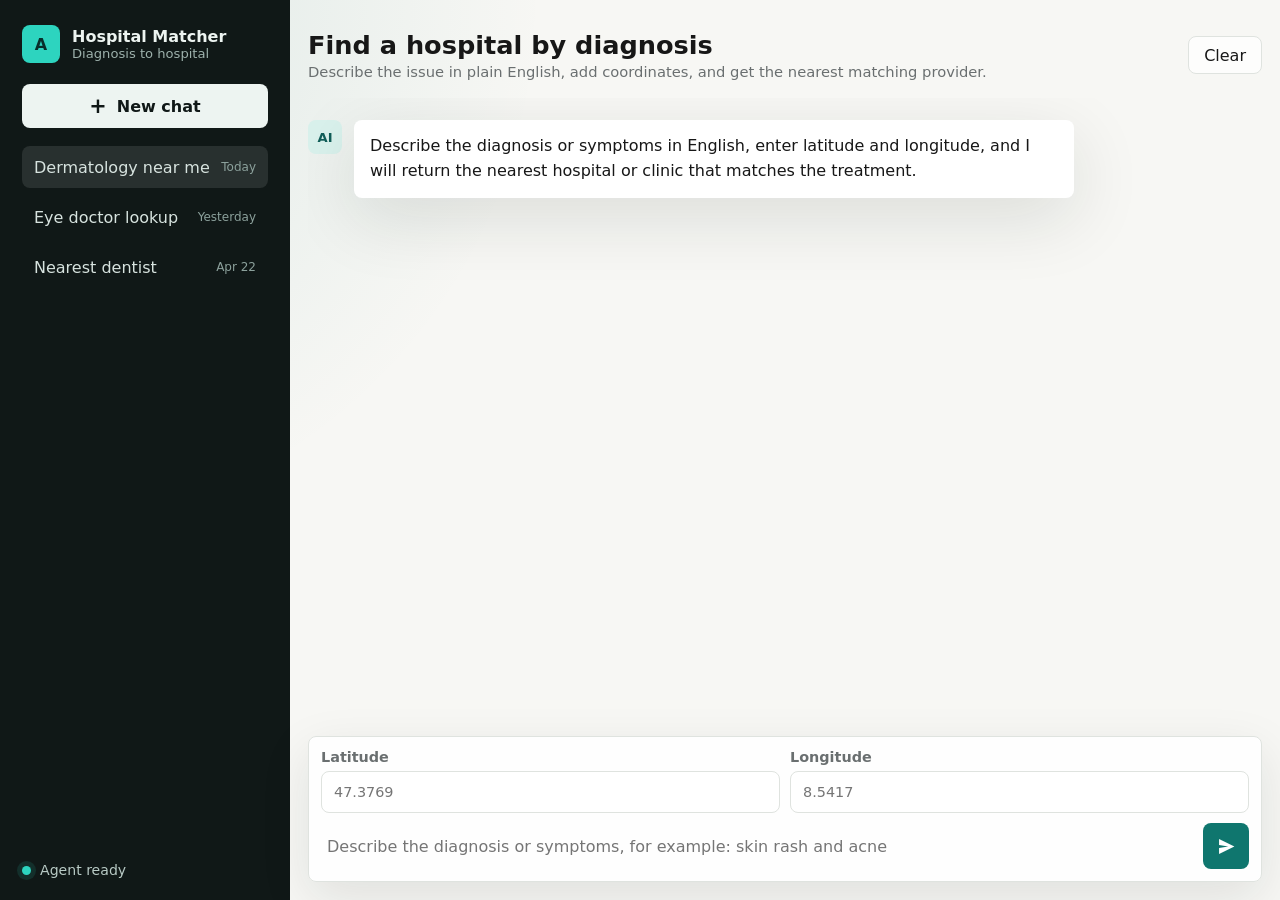
==== frontend/index.html @ 8f58f820 "minimal pipeline" ====
<!doctype html>
<html lang="en">
  <head>
    <meta charset="utf-8" />
    <meta name="viewport" content="width=device-width, initial-scale=1" />
    <title>Hospital Matcher</title>
    <link rel="stylesheet" href="./styles.css" />
  </head>
  <body>
    <div class="app-shell">
      <aside class="sidebar" aria-label="Conversation history">
        <div class="brand">
          <div class="brand-mark" aria-hidden="true">A</div>
          <div>
            <p class="brand-title">Hospital Matcher</p>
            <p class="brand-subtitle">Diagnosis to hospital</p>
          </div>
        </div>

        <button class="new-chat-button" type="button" id="newChatButton">
          <span aria-hidden="true">+</span>
          New chat
        </button>

        <nav class="history-list" aria-label="Recent chats">
          <button class="history-item active" type="button">
            <span>Dermatology near me</span>
            <small>Today</small>
          </button>
          <button class="history-item" type="button">
            <span>Eye doctor lookup</span>
            <small>Yesterday</small>
          </button>
          <button class="history-item" type="button">
            <span>Nearest dentist</span>
            <small>Apr 22</small>
          </button>
        </nav>

        <div class="sidebar-footer">
          <div class="status-dot" aria-hidden="true"></div>
          <span>Agent ready</span>
        </div>
      </aside>

      <main class="chat-panel">
        <header class="chat-header">
          <button class="icon-button menu-button" type="button" id="menuButton" aria-label="Toggle conversations">
            <span></span>
            <span></span>
            <span></span>
          </button>
          <div>
            <h1>Find a hospital by diagnosis</h1>
            <p>Describe the issue in plain English, add coordinates, and get the nearest matching provider.</p>
          </div>
          <button class="ghost-button" type="button" id="clearButton">Clear</button>
        </header>

        <section class="messages" id="messages" aria-live="polite" aria-label="Chat messages"></section>

        <form class="composer" id="chatForm">
          <div class="location-grid">
            <label class="field">
              <span>Latitude</span>
              <input id="latitudeInput" name="latitude" type="number" step="any" placeholder="47.3769" />
            </label>
            <label class="field">
              <span>Longitude</span>
              <input id="longitudeInput" name="longitude" type="number" step="any" placeholder="8.5417" />
            </label>
          </div>
          <label class="visually-hidden" for="promptInput">Message</label>
          <textarea
            id="promptInput"
            name="prompt"
            rows="1"
            placeholder="Describe the diagnosis or symptoms, for example: skin rash and acne"
            autocomplete="off"
          ></textarea>
          <button class="send-button" type="submit" id="sendButton" aria-label="Send message">
            <svg viewBox="0 0 24 24" aria-hidden="true">
              <path d="M3.5 20.5 21 12 3.5 3.5v6.8L14 12 3.5 13.7v6.8Z" />
            </svg>
          </button>
        </form>
      </main>
    </div>

    <script src="./script.js"></script>
  </body>
</html>
---- frontend/styles.css ----
:root {
  color-scheme: light;
  --bg: #f7f7f4;
  --panel: #ffffff;
  --panel-soft: #f0f4f1;
  --text: #171717;
  --muted: #6a6f70;
  --border: #dfe3df;
  --accent: #0f766e;
  --accent-strong: #115e59;
  --accent-soft: #d9f1ec;
  --assistant: #ffffff;
  --user: #14342f;
  --shadow: 0 20px 70px rgba(20, 32, 28, 0.12);
  font-family:
    Inter, ui-sans-serif, system-ui, -apple-system, BlinkMacSystemFont, "Segoe UI",
    sans-serif;
}

* {
  box-sizing: border-box;
}

html,
body {
  height: 100%;
}

body {
  margin: 0;
  background:
    radial-gradient(circle at top left, rgba(15, 118, 110, 0.12), transparent 34rem),
    var(--bg);
  color: var(--text);
}

button,
textarea,
input {
  font: inherit;
}

button {
  cursor: pointer;
}

.app-shell {
  display: grid;
  grid-template-columns: 290px minmax(0, 1fr);
  min-height: 100vh;
}

.sidebar {
  display: flex;
  flex-direction: column;
  gap: 18px;
  min-height: 100vh;
  padding: 22px;
  background: #101817;
  color: #edf4f1;
}

.brand {
  display: flex;
  align-items: center;
  gap: 12px;
  min-height: 44px;
}

.brand-mark {
  display: grid;
  place-items: center;
  width: 38px;
  height: 38px;
  border-radius: 8px;
  background: #2dd4bf;
  color: #082f2b;
  font-weight: 800;
}

.brand-title,
.brand-subtitle {
  margin: 0;
}

.brand-title {
  font-weight: 750;
}

.brand-subtitle {
  color: #9db1ac;
  font-size: 0.82rem;
}

.new-chat-button,
.history-item,
.ghost-button,
.send-button,
.icon-button {
  border: 0;
}

.new-chat-button {
  display: flex;
  align-items: center;
  justify-content: center;
  gap: 10px;
  width: 100%;
  min-height: 44px;
  border-radius: 8px;
  background: #edf4f1;
  color: #101817;
  font-weight: 700;
}

.new-chat-button span {
  font-size: 1.3rem;
  line-height: 1;
}

.history-list {
  display: grid;
  gap: 8px;
}

.history-item {
  display: grid;
  grid-template-columns: minmax(0, 1fr) auto;
  align-items: center;
  gap: 10px;
  width: 100%;
  min-height: 42px;
  padding: 10px 12px;
  border-radius: 8px;
  background: transparent;
  color: #d7e3df;
  text-align: left;
}

.history-item span {
  overflow: hidden;
  text-overflow: ellipsis;
  white-space: nowrap;
}

.history-item small {
  color: #8ca19c;
  font-size: 0.75rem;
}

.history-item.active,
.history-item:hover {
  background: rgba(255, 255, 255, 0.1);
}

.sidebar-footer {
  display: flex;
  align-items: center;
  gap: 9px;
  margin-top: auto;
  color: #b8cac5;
  font-size: 0.88rem;
}

.status-dot {
  width: 9px;
  height: 9px;
  border-radius: 50%;
  background: #2dd4bf;
  box-shadow: 0 0 0 5px rgba(45, 212, 191, 0.12);
}

.chat-panel {
  display: grid;
  grid-template-rows: auto minmax(0, 1fr) auto;
  min-width: 0;
  min-height: 100vh;
  padding: 18px;
}

.chat-header {
  display: flex;
  align-items: center;
  gap: 14px;
  width: min(980px, 100%);
  margin: 0 auto;
  padding: 12px 0 18px;
}

.chat-header h1,
.chat-header p {
  margin: 0;
}

.chat-header h1 {
  font-size: clamp(1.25rem, 2vw, 1.7rem);
  letter-spacing: 0;
}

.chat-header p {
  margin-top: 3px;
  color: var(--muted);
  font-size: 0.92rem;
}

.ghost-button {
  min-height: 38px;
  margin-left: auto;
  padding: 0 15px;
  border: 1px solid var(--border);
  border-radius: 8px;
  background: rgba(255, 255, 255, 0.75);
  color: var(--text);
}

.menu-button {
  display: none;
  flex: 0 0 auto;
  width: 40px;
  height: 40px;
  border-radius: 8px;
  background: var(--panel);
  box-shadow: inset 0 0 0 1px var(--border);
}

.menu-button span {
  display: block;
  width: 18px;
  height: 2px;
  margin: 4px auto;
  border-radius: 99px;
  background: var(--text);
}

.messages {
  display: flex;
  flex-direction: column;
  gap: 18px;
  width: min(980px, 100%);
  min-height: 0;
  margin: 0 auto;
  padding: 22px 0 18px;
  overflow-y: auto;
  scroll-behavior: smooth;
}

.message-row {
  display: flex;
  align-items: flex-start;
  gap: 12px;
}

.message-row.user {
  justify-content: flex-end;
}

.avatar {
  display: grid;
  flex: 0 0 auto;
  place-items: center;
  width: 34px;
  height: 34px;
  border-radius: 8px;
  background: var(--accent-soft);
  color: var(--accent-strong);
  font-size: 0.82rem;
  font-weight: 800;
}

.message {
  max-width: min(720px, 82%);
  padding: 14px 16px;
  border-radius: 8px;
  background: var(--assistant);
  box-shadow: var(--shadow);
  line-height: 1.55;
}

.message-row.user .message {
  background: var(--user);
  color: #f8fffc;
  box-shadow: none;
}

.message p {
  margin: 0;
  white-space: pre-wrap;
  overflow-wrap: anywhere;
}

.typing {
  display: inline-flex;
  align-items: center;
  gap: 5px;
  height: 20px;
}

.typing span {
  width: 6px;
  height: 6px;
  border-radius: 50%;
  background: var(--accent);
  animation: blink 1s infinite ease-in-out;
}

.typing span:nth-child(2) {
  animation-delay: 0.15s;
}

.typing span:nth-child(3) {
  animation-delay: 0.3s;
}

.composer {
  display: grid;
  grid-template-columns: minmax(0, 1fr) 46px;
  grid-template-areas:
    "location location"
    "prompt send";
  align-items: end;
  gap: 10px;
  width: min(980px, 100%);
  margin: 0 auto;
  padding: 12px;
  border: 1px solid var(--border);
  border-radius: 8px;
  background: rgba(255, 255, 255, 0.9);
  box-shadow: 0 16px 50px rgba(20, 32, 28, 0.1);
}

.location-grid {
  grid-area: location;
  display: grid;
  grid-template-columns: repeat(2, minmax(0, 1fr));
  gap: 10px;
}

.field {
  display: grid;
  gap: 6px;
  font-size: 0.9rem;
  color: var(--muted);
}

.field span {
  font-weight: 600;
}

textarea {
  grid-area: prompt;
  width: 100%;
  max-height: 180px;
  min-height: 46px;
  resize: none;
  border: 0;
  outline: 0;
  background: transparent;
  color: var(--text);
  line-height: 1.45;
  padding: 12px 4px 10px 6px;
}

.field input {
  width: 100%;
  min-height: 42px;
  padding: 0 12px;
  border: 1px solid var(--border);
  border-radius: 8px;
  background: var(--panel);
  color: var(--text);
}

.send-button {
  grid-area: send;
  display: grid;
  place-items: center;
  width: 46px;
  height: 46px;
  border-radius: 8px;
  background: var(--accent);
  color: white;
}

.send-button:disabled {
  cursor: not-allowed;
  opacity: 0.55;
}

.send-button svg {
  width: 21px;
  height: 21px;
  fill: currentColor;
}

.visually-hidden {
  position: absolute;
  width: 1px;
  height: 1px;
  padding: 0;
  overflow: hidden;
  clip: rect(0, 0, 0, 0);
  white-space: nowrap;
  border: 0;
}

@keyframes blink {
  0%,
  80%,
  100% {
    opacity: 0.28;
    transform: translateY(0);
  }
  40% {
    opacity: 1;
    transform: translateY(-3px);
  }
}

@media (max-width: 780px) {
  .app-shell {
    display: block;
  }

  .sidebar {
    position: fixed;
    inset: 0 auto 0 0;
    z-index: 20;
    width: min(320px, 86vw);
    transform: translateX(-100%);
    transition: transform 180ms ease;
  }

  body.sidebar-open .sidebar {
    transform: translateX(0);
  }

  .chat-panel {
    padding: 12px;
  }

  .chat-header {
    padding-top: 4px;
  }

  .menu-button {
    display: block;
  }

  .chat-header p {
    display: none;
  }

  .messages {
    padding-top: 12px;
  }

  .message {
    max-width: 86%;
  }

  .location-grid {
    grid-template-columns: 1fr;
  }
}
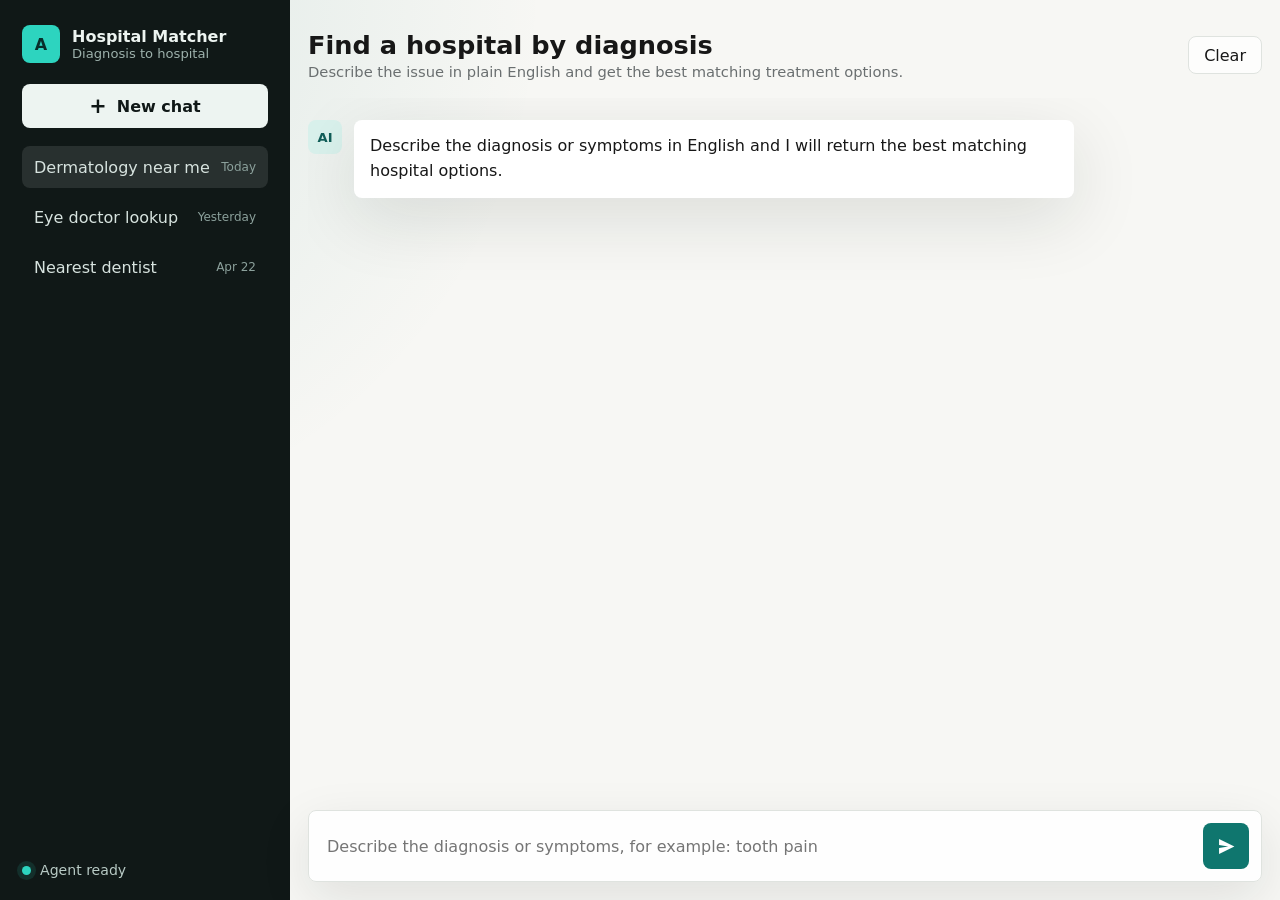
==== commit cb5ef13b: "compatibility_changes" ====
--- a/frontend/index.html
+++ b/frontend/index.html
@@ -52,7 +52,7 @@
           </button>
           <div>
             <h1>Find a hospital by diagnosis</h1>
-            <p>Describe the issue in plain English, add coordinates, and get the nearest matching provider.</p>
+            <p>Describe the issue in plain English and get the best matching treatment options.</p>
           </div>
           <button class="ghost-button" type="button" id="clearButton">Clear</button>
         </header>
@@ -60,22 +60,12 @@
         <section class="messages" id="messages" aria-live="polite" aria-label="Chat messages"></section>
 
         <form class="composer" id="chatForm">
-          <div class="location-grid">
-            <label class="field">
-              <span>Latitude</span>
-              <input id="latitudeInput" name="latitude" type="number" step="any" placeholder="47.3769" />
-            </label>
-            <label class="field">
-              <span>Longitude</span>
-              <input id="longitudeInput" name="longitude" type="number" step="any" placeholder="8.5417" />
-            </label>
-          </div>
           <label class="visually-hidden" for="promptInput">Message</label>
           <textarea
             id="promptInput"
             name="prompt"
             rows="1"
-            placeholder="Describe the diagnosis or symptoms, for example: skin rash and acne"
+            placeholder="Describe the diagnosis or symptoms, for example: tooth pain"
             autocomplete="off"
           ></textarea>
           <button class="send-button" type="submit" id="sendButton" aria-label="Send message">
--- a/frontend/styles.css
+++ b/frontend/styles.css
@@ -314,9 +314,7 @@
 .composer {
   display: grid;
   grid-template-columns: minmax(0, 1fr) 46px;
-  grid-template-areas:
-    "location location"
-    "prompt send";
+  grid-template-areas: "prompt send";
   align-items: end;
   gap: 10px;
   width: min(980px, 100%);
@@ -326,24 +324,6 @@
   border-radius: 8px;
   background: rgba(255, 255, 255, 0.9);
   box-shadow: 0 16px 50px rgba(20, 32, 28, 0.1);
-}
-
-.location-grid {
-  grid-area: location;
-  display: grid;
-  grid-template-columns: repeat(2, minmax(0, 1fr));
-  gap: 10px;
-}
-
-.field {
-  display: grid;
-  gap: 6px;
-  font-size: 0.9rem;
-  color: var(--muted);
-}
-
-.field span {
-  font-weight: 600;
 }
 
 textarea {
@@ -360,16 +340,6 @@
   padding: 12px 4px 10px 6px;
 }
 
-.field input {
-  width: 100%;
-  min-height: 42px;
-  padding: 0 12px;
-  border: 1px solid var(--border);
-  border-radius: 8px;
-  background: var(--panel);
-  color: var(--text);
-}
-
 .send-button {
   grid-area: send;
   display: grid;
@@ -457,8 +427,4 @@
   .message {
     max-width: 86%;
   }
-
-  .location-grid {
-    grid-template-columns: 1fr;
-  }
-}
+}
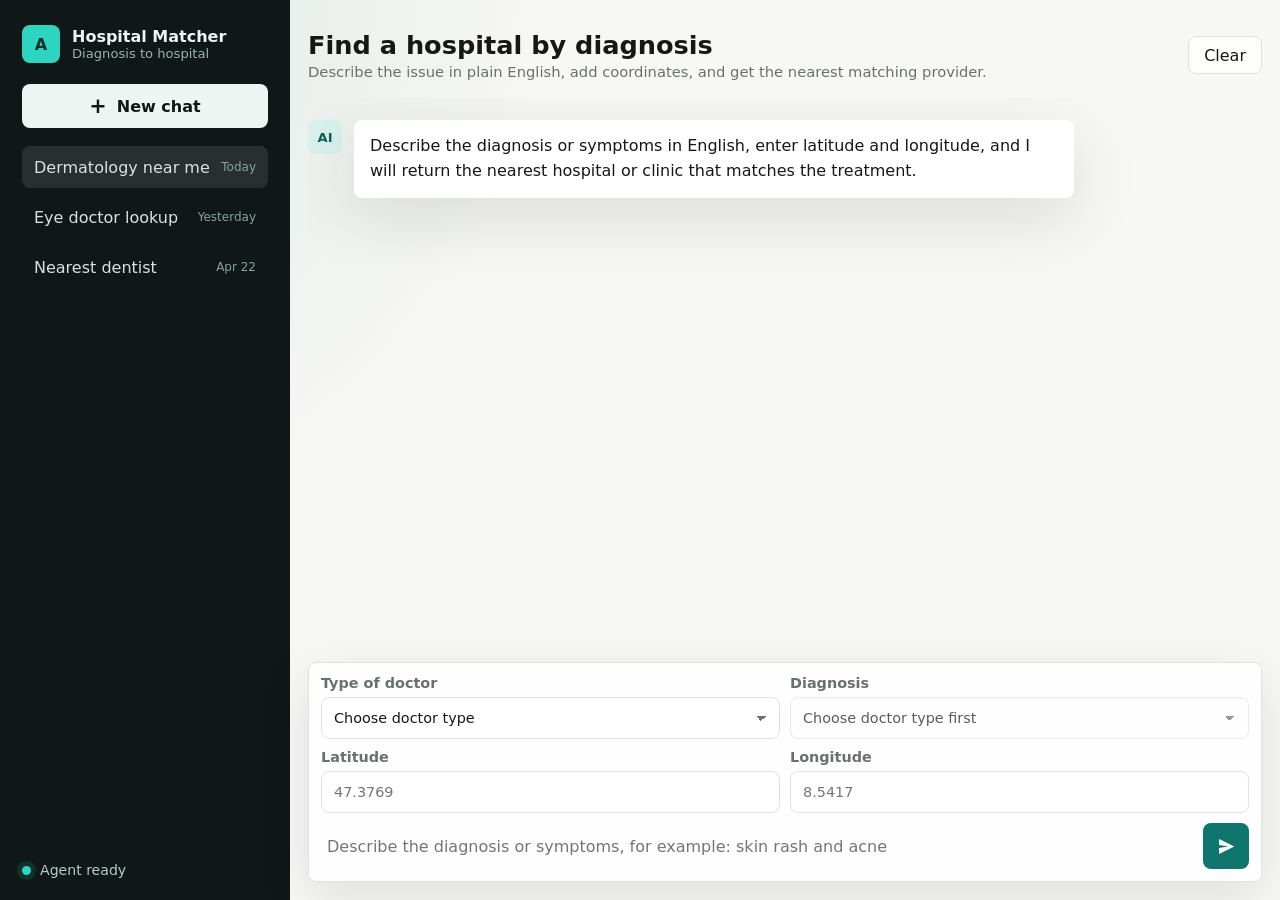
==== commit 0fbe5ed8: "user can input and is stored as .json file when running pipeline.py script" ====
--- a/frontend/index.html
+++ b/frontend/index.html
@@ -52,7 +52,7 @@
           </button>
           <div>
             <h1>Find a hospital by diagnosis</h1>
-            <p>Describe the issue in plain English and get the best matching treatment options.</p>
+            <p>Describe the issue in plain English, add coordinates, and get the nearest matching provider.</p>
           </div>
           <button class="ghost-button" type="button" id="clearButton">Clear</button>
         </header>
@@ -60,12 +60,42 @@
         <section class="messages" id="messages" aria-live="polite" aria-label="Chat messages"></section>
 
         <form class="composer" id="chatForm">
+          <div class="selection-grid">
+            <label class="field">
+              <span>Type of doctor</span>
+              <select id="doctorTypeInput" name="doctor_type" required>
+                <option value="">Choose doctor type</option>
+                <option>Primary Care</option>
+                <option>Specialists</option>
+                <option>Dentistry</option>
+                <option>Acute and Special Care</option>
+                <option>Therapy-related Health Professions</option>
+                <option>Other</option>
+              </select>
+            </label>
+            <label class="field">
+              <span>Diagnosis</span>
+              <select id="diagnosisInput" name="diagnosis" required disabled>
+                <option value="">Choose doctor type first</option>
+              </select>
+            </label>
+          </div>
+          <div class="location-grid">
+            <label class="field">
+              <span>Latitude</span>
+              <input id="latitudeInput" name="latitude" type="number" step="any" placeholder="47.3769" />
+            </label>
+            <label class="field">
+              <span>Longitude</span>
+              <input id="longitudeInput" name="longitude" type="number" step="any" placeholder="8.5417" />
+            </label>
+          </div>
           <label class="visually-hidden" for="promptInput">Message</label>
           <textarea
             id="promptInput"
             name="prompt"
             rows="1"
-            placeholder="Describe the diagnosis or symptoms, for example: tooth pain"
+            placeholder="Describe the diagnosis or symptoms, for example: skin rash and acne"
             autocomplete="off"
           ></textarea>
           <button class="send-button" type="submit" id="sendButton" aria-label="Send message">
--- a/frontend/styles.css
+++ b/frontend/styles.css
@@ -36,7 +36,8 @@
 
 button,
 textarea,
-input {
+input,
+select {
   font: inherit;
 }
 
@@ -314,7 +315,10 @@
 .composer {
   display: grid;
   grid-template-columns: minmax(0, 1fr) 46px;
-  grid-template-areas: "prompt send";
+  grid-template-areas:
+    "selection selection"
+    "location location"
+    "prompt send";
   align-items: end;
   gap: 10px;
   width: min(980px, 100%);
@@ -324,6 +328,32 @@
   border-radius: 8px;
   background: rgba(255, 255, 255, 0.9);
   box-shadow: 0 16px 50px rgba(20, 32, 28, 0.1);
+}
+
+.location-grid {
+  grid-area: location;
+}
+
+.selection-grid {
+  grid-area: selection;
+}
+
+.location-grid,
+.selection-grid {
+  display: grid;
+  grid-template-columns: repeat(2, minmax(0, 1fr));
+  gap: 10px;
+}
+
+.field {
+  display: grid;
+  gap: 6px;
+  font-size: 0.9rem;
+  color: var(--muted);
+}
+
+.field span {
+  font-weight: 600;
 }
 
 textarea {
@@ -340,6 +370,32 @@
   padding: 12px 4px 10px 6px;
 }
 
+.field input,
+.field select {
+  width: 100%;
+  min-height: 42px;
+  padding: 0 12px;
+  border: 1px solid var(--border);
+  border-radius: 8px;
+  background: var(--panel);
+  color: var(--text);
+}
+
+.field select {
+  appearance: none;
+  background-image:
+    linear-gradient(45deg, transparent 50%, var(--muted) 50%),
+    linear-gradient(135deg, var(--muted) 50%, transparent 50%);
+  background-position:
+    calc(100% - 18px) 18px,
+    calc(100% - 13px) 18px;
+  background-size:
+    5px 5px,
+    5px 5px;
+  background-repeat: no-repeat;
+  padding-right: 34px;
+}
+
 .send-button {
   grid-area: send;
   display: grid;
@@ -427,4 +483,9 @@
   .message {
     max-width: 86%;
   }
-}
+
+  .location-grid,
+  .selection-grid {
+    grid-template-columns: 1fr;
+  }
+}
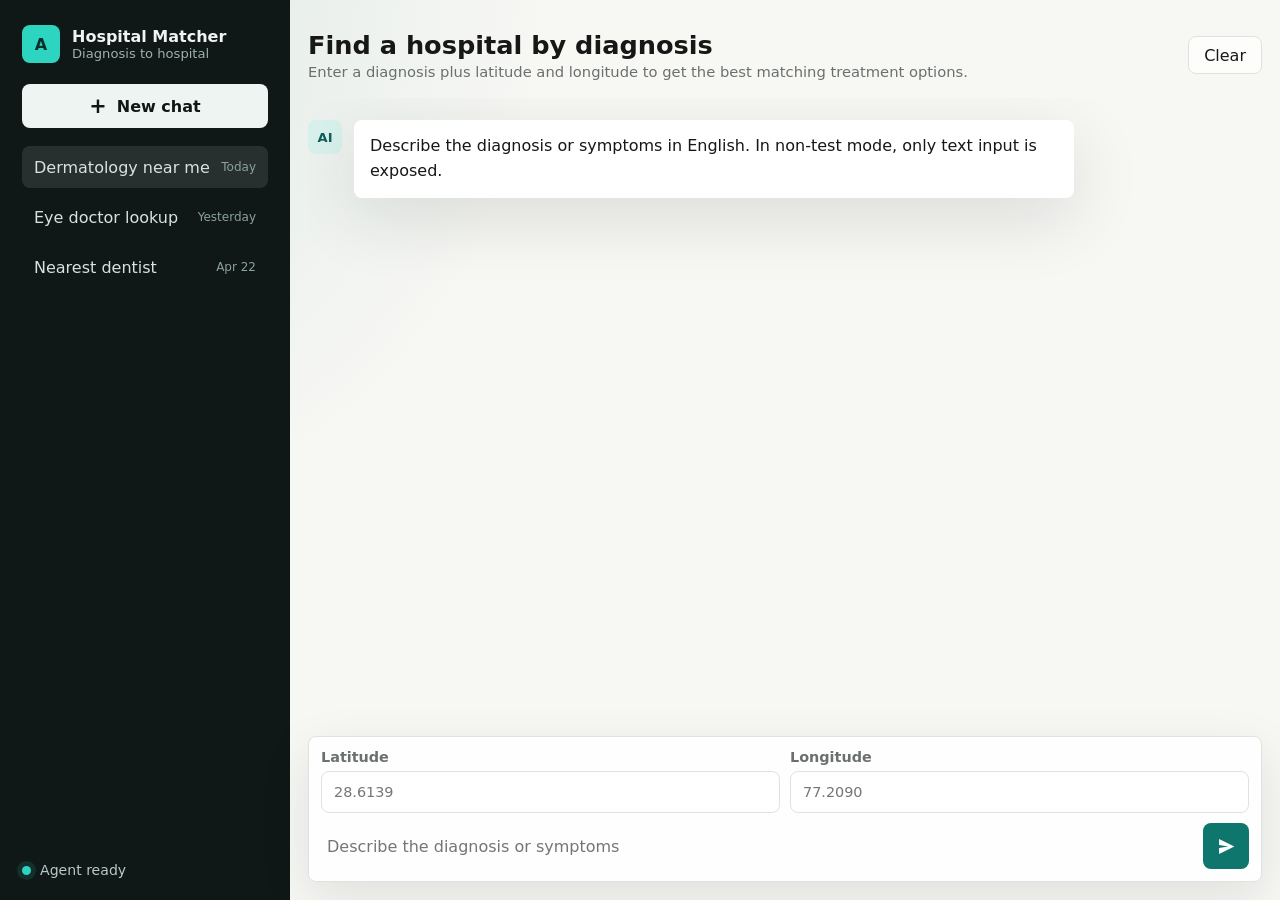
==== commit 1ccdc5b5: "MPC pipeline" ====
--- a/frontend/index.html
+++ b/frontend/index.html
@@ -52,7 +52,7 @@
           </button>
           <div>
             <h1>Find a hospital by diagnosis</h1>
-            <p>Describe the issue in plain English, add coordinates, and get the nearest matching provider.</p>
+            <p>Enter a diagnosis plus latitude and longitude to get the best matching treatment options.</p>
           </div>
           <button class="ghost-button" type="button" id="clearButton">Clear</button>
         </header>
@@ -60,34 +60,14 @@
         <section class="messages" id="messages" aria-live="polite" aria-label="Chat messages"></section>
 
         <form class="composer" id="chatForm">
-          <div class="selection-grid">
-            <label class="field">
-              <span>Type of doctor</span>
-              <select id="doctorTypeInput" name="doctor_type" required>
-                <option value="">Choose doctor type</option>
-                <option>Primary Care</option>
-                <option>Specialists</option>
-                <option>Dentistry</option>
-                <option>Acute and Special Care</option>
-                <option>Therapy-related Health Professions</option>
-                <option>Other</option>
-              </select>
-            </label>
-            <label class="field">
-              <span>Diagnosis</span>
-              <select id="diagnosisInput" name="diagnosis" required disabled>
-                <option value="">Choose doctor type first</option>
-              </select>
-            </label>
-          </div>
-          <div class="location-grid">
+          <div class="location-grid" id="locationGrid">
             <label class="field">
               <span>Latitude</span>
-              <input id="latitudeInput" name="latitude" type="number" step="any" placeholder="47.3769" />
+              <input id="latitudeInput" name="latitude" type="number" step="any" placeholder="28.6139" />
             </label>
             <label class="field">
               <span>Longitude</span>
-              <input id="longitudeInput" name="longitude" type="number" step="any" placeholder="8.5417" />
+              <input id="longitudeInput" name="longitude" type="number" step="any" placeholder="77.2090" />
             </label>
           </div>
           <label class="visually-hidden" for="promptInput">Message</label>
@@ -95,7 +75,7 @@
             id="promptInput"
             name="prompt"
             rows="1"
-            placeholder="Describe the diagnosis or symptoms, for example: skin rash and acne"
+            placeholder="Describe the diagnosis or symptoms, for example: tooth pain"
             autocomplete="off"
           ></textarea>
           <button class="send-button" type="submit" id="sendButton" aria-label="Send message">
--- a/frontend/styles.css
+++ b/frontend/styles.css
@@ -36,8 +36,7 @@
 
 button,
 textarea,
-input,
-select {
+input {
   font: inherit;
 }
 
@@ -316,7 +315,6 @@
   display: grid;
   grid-template-columns: minmax(0, 1fr) 46px;
   grid-template-areas:
-    "selection selection"
     "location location"
     "prompt send";
   align-items: end;
@@ -332,14 +330,6 @@
 
 .location-grid {
   grid-area: location;
-}
-
-.selection-grid {
-  grid-area: selection;
-}
-
-.location-grid,
-.selection-grid {
   display: grid;
   grid-template-columns: repeat(2, minmax(0, 1fr));
   gap: 10px;
@@ -370,8 +360,7 @@
   padding: 12px 4px 10px 6px;
 }
 
-.field input,
-.field select {
+.field input {
   width: 100%;
   min-height: 42px;
   padding: 0 12px;
@@ -379,21 +368,6 @@
   border-radius: 8px;
   background: var(--panel);
   color: var(--text);
-}
-
-.field select {
-  appearance: none;
-  background-image:
-    linear-gradient(45deg, transparent 50%, var(--muted) 50%),
-    linear-gradient(135deg, var(--muted) 50%, transparent 50%);
-  background-position:
-    calc(100% - 18px) 18px,
-    calc(100% - 13px) 18px;
-  background-size:
-    5px 5px,
-    5px 5px;
-  background-repeat: no-repeat;
-  padding-right: 34px;
 }
 
 .send-button {
@@ -484,8 +458,7 @@
     max-width: 86%;
   }
 
-  .location-grid,
-  .selection-grid {
+  .location-grid {
     grid-template-columns: 1fr;
   }
 }
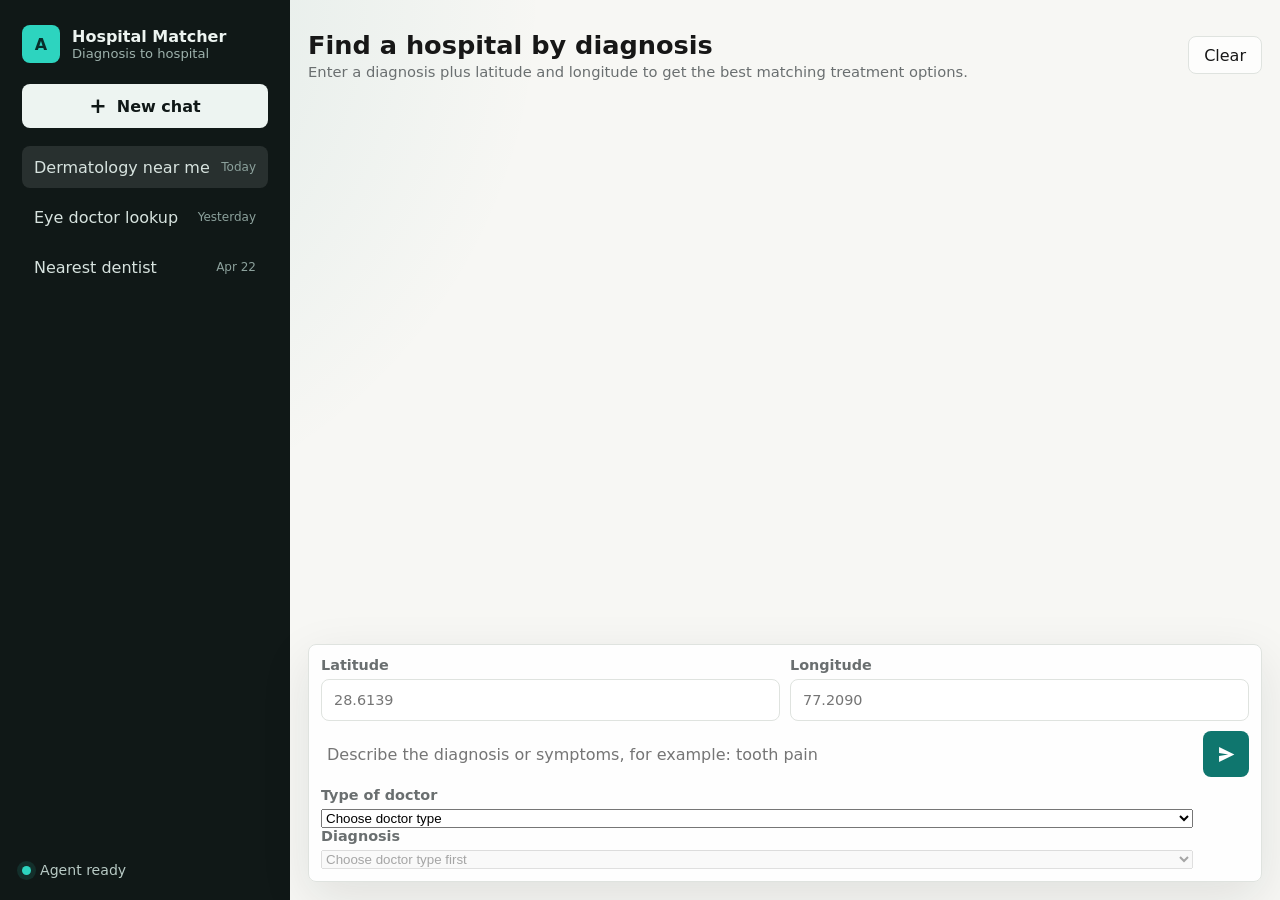
==== commit 2c5e314d: "fixed conflict" ====
--- a/frontend/index.html
+++ b/frontend/index.html
@@ -60,7 +60,27 @@
         <section class="messages" id="messages" aria-live="polite" aria-label="Chat messages"></section>
 
         <form class="composer" id="chatForm">
-          <div class="location-grid" id="locationGrid">
+          <div class="selection-grid">
+            <label class="field">
+              <span>Type of doctor</span>
+              <select id="doctorTypeInput" name="doctor_type" required>
+                <option value="">Choose doctor type</option>
+                <option>Primary Care</option>
+                <option>Specialists</option>
+                <option>Dentistry</option>
+                <option>Acute and Special Care</option>
+                <option>Therapy-related Health Professions</option>
+                <option>Other</option>
+              </select>
+            </label>
+            <label class="field">
+              <span>Diagnosis</span>
+              <select id="diagnosisInput" name="diagnosis" required disabled>
+                <option value="">Choose doctor type first</option>
+              </select>
+            </label>
+          </div>
+          <div class="location-grid">
             <label class="field">
               <span>Latitude</span>
               <input id="latitudeInput" name="latitude" type="number" step="any" placeholder="28.6139" />
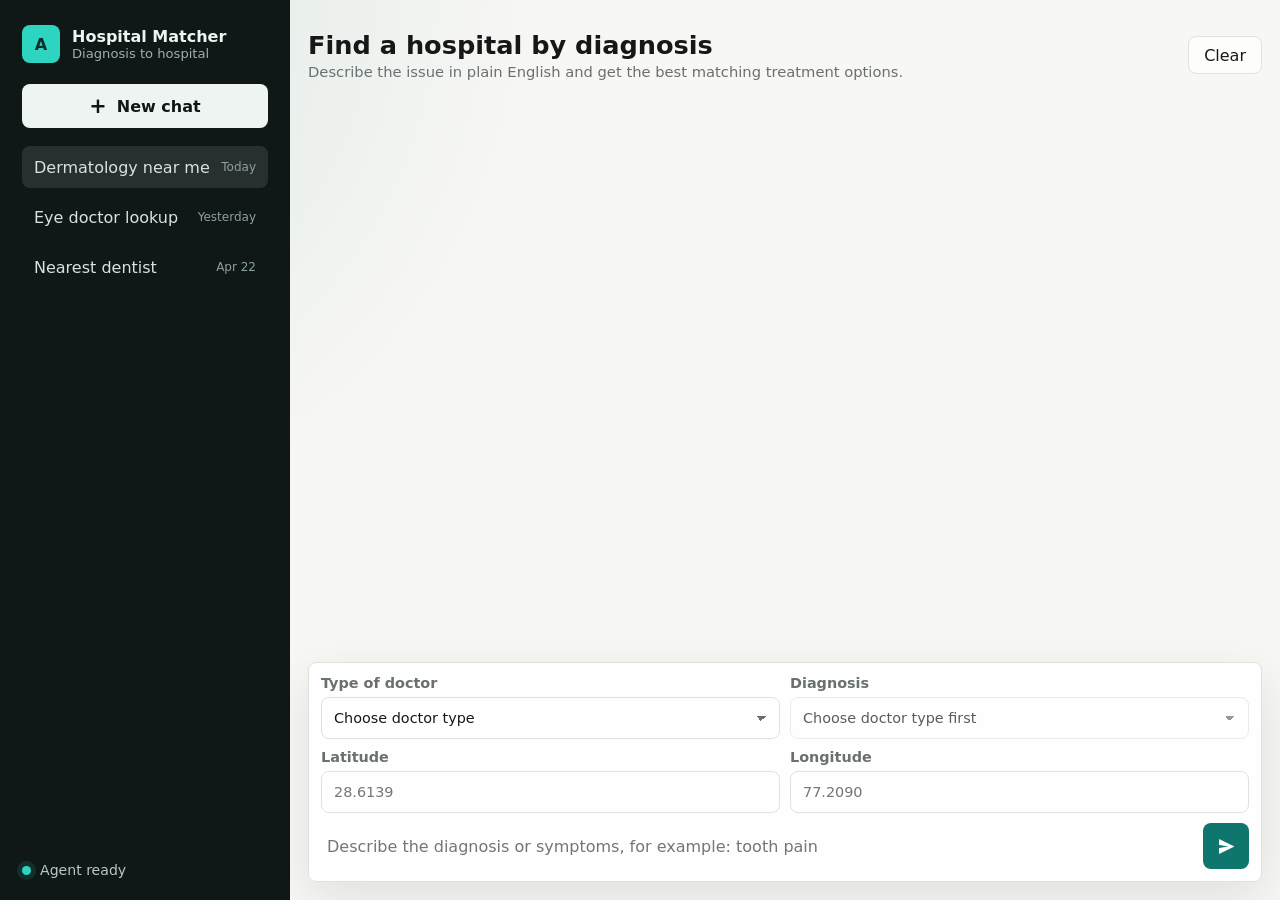
==== commit 84bcb8b0: "hallo maurus2" ====
--- a/frontend/index.html
+++ b/frontend/index.html
@@ -52,7 +52,7 @@
           </button>
           <div>
             <h1>Find a hospital by diagnosis</h1>
-            <p>Enter a diagnosis plus latitude and longitude to get the best matching treatment options.</p>
+            <p>Describe the issue in plain English and get the best matching treatment options.</p>
           </div>
           <button class="ghost-button" type="button" id="clearButton">Clear</button>
         </header>
--- a/frontend/styles.css
+++ b/frontend/styles.css
@@ -36,7 +36,8 @@
 
 button,
 textarea,
-input {
+input,
+select {
   font: inherit;
 }
 
@@ -315,6 +316,7 @@
   display: grid;
   grid-template-columns: minmax(0, 1fr) 46px;
   grid-template-areas:
+    "selection selection"
     "location location"
     "prompt send";
   align-items: end;
@@ -330,6 +332,14 @@
 
 .location-grid {
   grid-area: location;
+}
+
+.selection-grid {
+  grid-area: selection;
+}
+
+.location-grid,
+.selection-grid {
   display: grid;
   grid-template-columns: repeat(2, minmax(0, 1fr));
   gap: 10px;
@@ -360,7 +370,8 @@
   padding: 12px 4px 10px 6px;
 }
 
-.field input {
+.field input,
+.field select {
   width: 100%;
   min-height: 42px;
   padding: 0 12px;
@@ -368,6 +379,21 @@
   border-radius: 8px;
   background: var(--panel);
   color: var(--text);
+}
+
+.field select {
+  appearance: none;
+  background-image:
+    linear-gradient(45deg, transparent 50%, var(--muted) 50%),
+    linear-gradient(135deg, var(--muted) 50%, transparent 50%);
+  background-position:
+    calc(100% - 18px) 18px,
+    calc(100% - 13px) 18px;
+  background-size:
+    5px 5px,
+    5px 5px;
+  background-repeat: no-repeat;
+  padding-right: 34px;
 }
 
 .send-button {
@@ -458,7 +484,8 @@
     max-width: 86%;
   }
 
-  .location-grid {
+  .location-grid,
+  .selection-grid {
     grid-template-columns: 1fr;
   }
 }
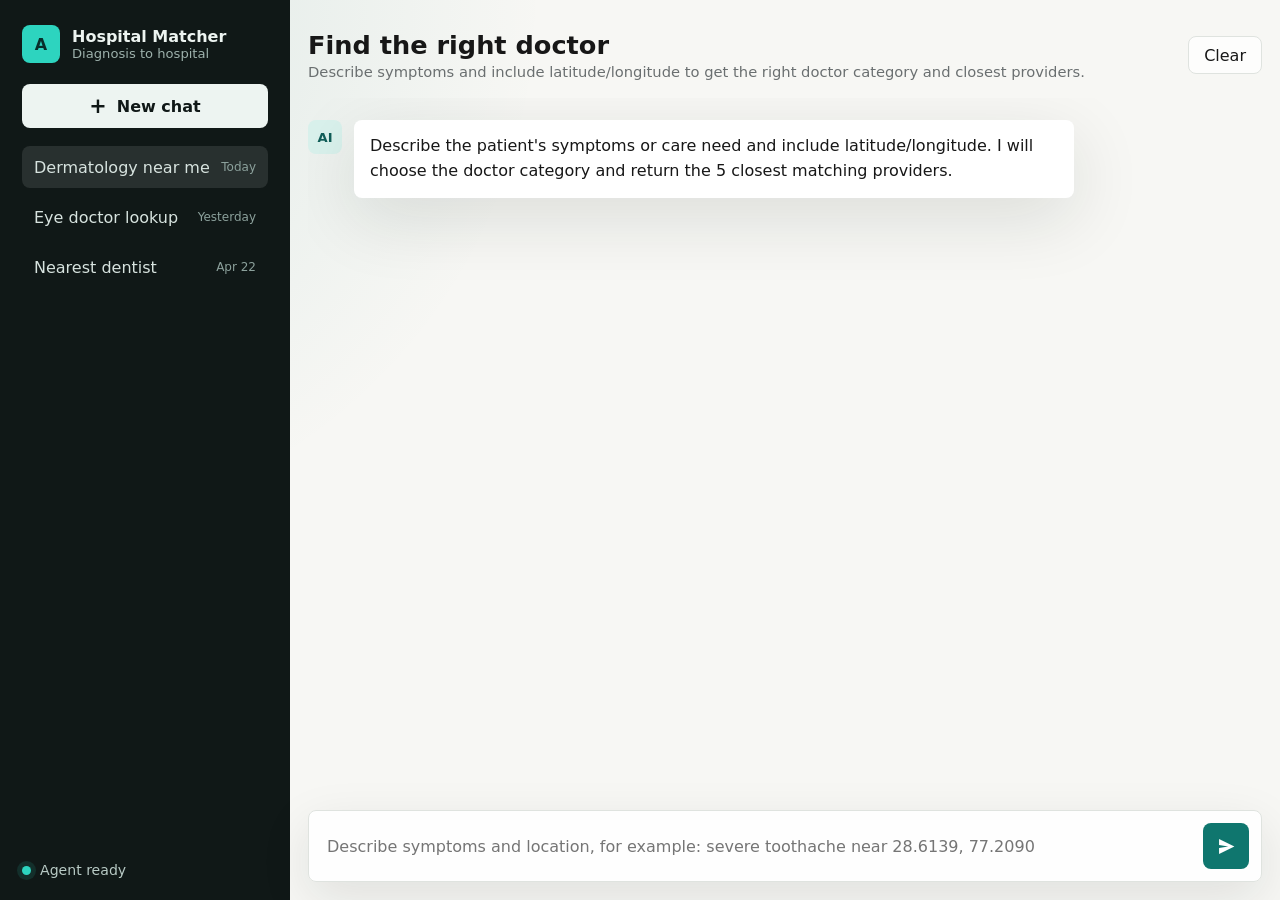
==== commit 0b4e7c1e: "Add LLM doctor routing with geocoding" ====
--- a/frontend/index.html
+++ b/frontend/index.html
@@ -39,7 +39,7 @@
 
         <div class="sidebar-footer">
           <div class="status-dot" aria-hidden="true"></div>
-          <span>Agent ready</span>
+          <span id="agentStatus">Agent ready</span>
         </div>
       </aside>
 
@@ -51,8 +51,8 @@
             <span></span>
           </button>
           <div>
-            <h1>Find a hospital by diagnosis</h1>
-            <p>Describe the issue in plain English and get the best matching treatment options.</p>
+            <h1>Find the right doctor</h1>
+            <p>Describe symptoms and include latitude/longitude to get the right doctor category and closest providers.</p>
           </div>
           <button class="ghost-button" type="button" id="clearButton">Clear</button>
         </header>
@@ -60,42 +60,12 @@
         <section class="messages" id="messages" aria-live="polite" aria-label="Chat messages"></section>
 
         <form class="composer" id="chatForm">
-          <div class="selection-grid">
-            <label class="field">
-              <span>Type of doctor</span>
-              <select id="doctorTypeInput" name="doctor_type" required>
-                <option value="">Choose doctor type</option>
-                <option>Primary Care</option>
-                <option>Specialists</option>
-                <option>Dentistry</option>
-                <option>Acute and Special Care</option>
-                <option>Therapy-related Health Professions</option>
-                <option>Other</option>
-              </select>
-            </label>
-            <label class="field">
-              <span>Diagnosis</span>
-              <select id="diagnosisInput" name="diagnosis" required disabled>
-                <option value="">Choose doctor type first</option>
-              </select>
-            </label>
-          </div>
-          <div class="location-grid">
-            <label class="field">
-              <span>Latitude</span>
-              <input id="latitudeInput" name="latitude" type="number" step="any" placeholder="28.6139" />
-            </label>
-            <label class="field">
-              <span>Longitude</span>
-              <input id="longitudeInput" name="longitude" type="number" step="any" placeholder="77.2090" />
-            </label>
-          </div>
           <label class="visually-hidden" for="promptInput">Message</label>
           <textarea
             id="promptInput"
             name="prompt"
             rows="1"
-            placeholder="Describe the diagnosis or symptoms, for example: tooth pain"
+            placeholder="Describe symptoms and location, for example: severe toothache near 28.6139, 77.2090"
             autocomplete="off"
           ></textarea>
           <button class="send-button" type="submit" id="sendButton" aria-label="Send message">
--- a/frontend/styles.css
+++ b/frontend/styles.css
@@ -36,8 +36,7 @@
 
 button,
 textarea,
-input,
-select {
+input {
   font: inherit;
 }
 
@@ -315,10 +314,7 @@
 .composer {
   display: grid;
   grid-template-columns: minmax(0, 1fr) 46px;
-  grid-template-areas:
-    "selection selection"
-    "location location"
-    "prompt send";
+  grid-template-areas: "prompt send";
   align-items: end;
   gap: 10px;
   width: min(980px, 100%);
@@ -328,21 +324,6 @@
   border-radius: 8px;
   background: rgba(255, 255, 255, 0.9);
   box-shadow: 0 16px 50px rgba(20, 32, 28, 0.1);
-}
-
-.location-grid {
-  grid-area: location;
-}
-
-.selection-grid {
-  grid-area: selection;
-}
-
-.location-grid,
-.selection-grid {
-  display: grid;
-  grid-template-columns: repeat(2, minmax(0, 1fr));
-  gap: 10px;
 }
 
 .field {
@@ -370,8 +351,7 @@
   padding: 12px 4px 10px 6px;
 }
 
-.field input,
-.field select {
+.field input {
   width: 100%;
   min-height: 42px;
   padding: 0 12px;
@@ -379,21 +359,6 @@
   border-radius: 8px;
   background: var(--panel);
   color: var(--text);
-}
-
-.field select {
-  appearance: none;
-  background-image:
-    linear-gradient(45deg, transparent 50%, var(--muted) 50%),
-    linear-gradient(135deg, var(--muted) 50%, transparent 50%);
-  background-position:
-    calc(100% - 18px) 18px,
-    calc(100% - 13px) 18px;
-  background-size:
-    5px 5px,
-    5px 5px;
-  background-repeat: no-repeat;
-  padding-right: 34px;
 }
 
 .send-button {
@@ -484,8 +449,4 @@
     max-width: 86%;
   }
 
-  .location-grid,
-  .selection-grid {
-    grid-template-columns: 1fr;
-  }
-}
+}
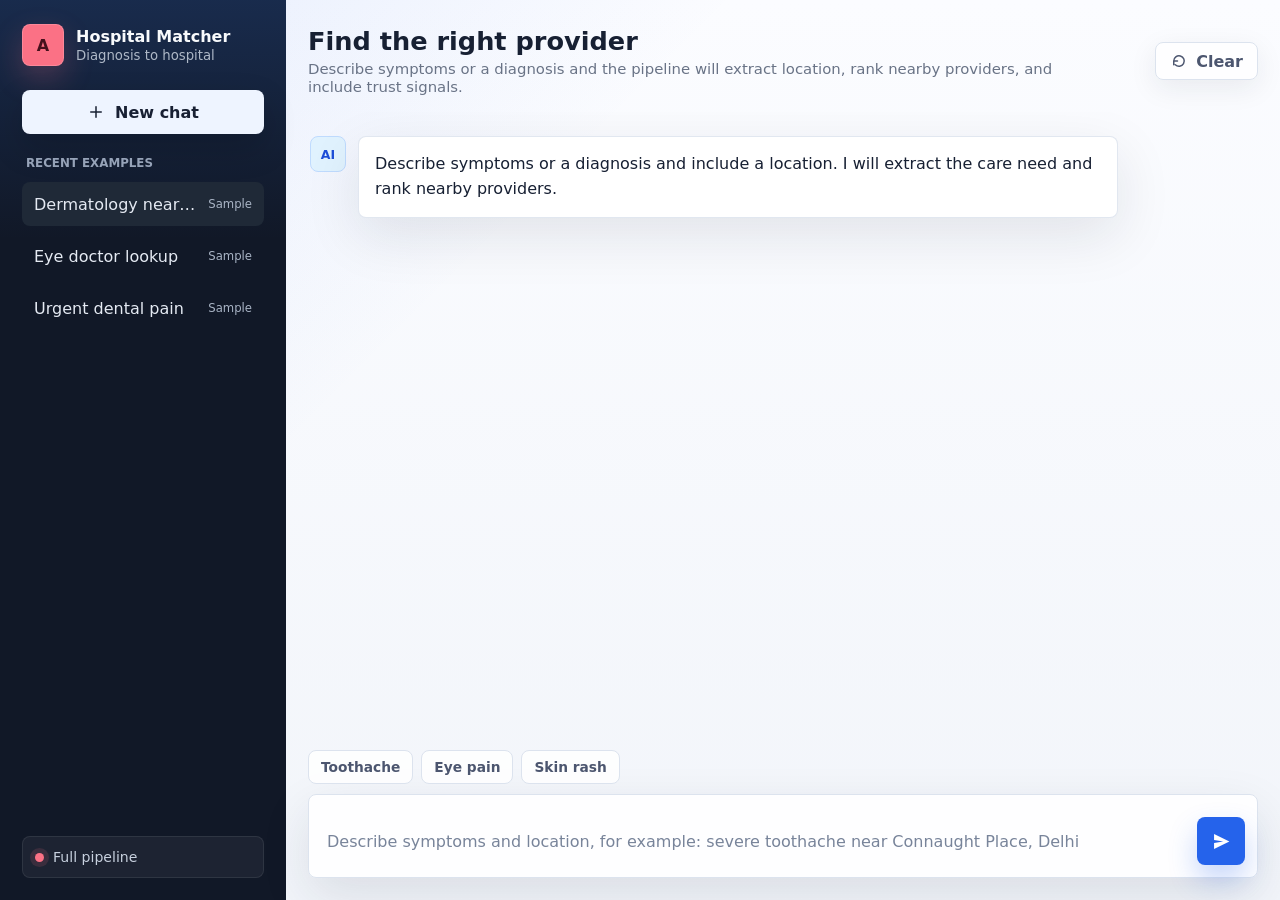
==== commit f469c90c: "Integrate polished chat frontend with full pipeline" ====
--- a/frontend/index.html
+++ b/frontend/index.html
@@ -18,28 +18,31 @@
         </div>
 
         <button class="new-chat-button" type="button" id="newChatButton">
-          <span aria-hidden="true">+</span>
+          <svg viewBox="0 0 24 24" aria-hidden="true">
+            <path d="M12 5v14M5 12h14" />
+          </svg>
           New chat
         </button>
 
         <nav class="history-list" aria-label="Recent chats">
+          <p class="sidebar-label">Recent examples</p>
           <button class="history-item active" type="button">
-            <span>Dermatology near me</span>
-            <small>Today</small>
+            <span>Dermatology near Delhi</span>
+            <small>Sample</small>
           </button>
           <button class="history-item" type="button">
             <span>Eye doctor lookup</span>
-            <small>Yesterday</small>
+            <small>Sample</small>
           </button>
           <button class="history-item" type="button">
-            <span>Nearest dentist</span>
-            <small>Apr 22</small>
+            <span>Urgent dental pain</span>
+            <small>Sample</small>
           </button>
         </nav>
 
         <div class="sidebar-footer">
           <div class="status-dot" aria-hidden="true"></div>
-          <span id="agentStatus">Agent ready</span>
+          <span id="agentStatus">Pipeline ready</span>
         </div>
       </aside>
 
@@ -51,29 +54,58 @@
             <span></span>
           </button>
           <div>
-            <h1>Find the right doctor</h1>
-            <p>Describe symptoms and include latitude/longitude to get the right doctor category and closest providers.</p>
+            <h1>Find the right provider</h1>
+            <p>Describe symptoms or a diagnosis and the pipeline will extract location, rank nearby providers, and include trust signals.</p>
           </div>
-          <button class="ghost-button" type="button" id="clearButton">Clear</button>
+          <button class="ghost-button" type="button" id="clearButton" aria-label="Clear chat">
+            <svg viewBox="0 0 24 24" aria-hidden="true">
+              <path d="M5 12a7 7 0 1 1 2.05 4.95M5 17v-5h5" />
+            </svg>
+            Clear
+          </button>
         </header>
 
         <section class="messages" id="messages" aria-live="polite" aria-label="Chat messages"></section>
 
-        <form class="composer" id="chatForm">
-          <label class="visually-hidden" for="promptInput">Message</label>
-          <textarea
-            id="promptInput"
-            name="prompt"
-            rows="1"
-            placeholder="Describe symptoms and location, for example: severe toothache near 28.6139, 77.2090"
-            autocomplete="off"
-          ></textarea>
-          <button class="send-button" type="submit" id="sendButton" aria-label="Send message">
-            <svg viewBox="0 0 24 24" aria-hidden="true">
-              <path d="M3.5 20.5 21 12 3.5 3.5v6.8L14 12 3.5 13.7v6.8Z" />
-            </svg>
-          </button>
-        </form>
+        <div class="composer-wrap">
+          <div class="suggestions" aria-label="Example prompts">
+            <button type="button" data-prompt="Severe toothache for two days near Connaught Place, Delhi">
+              Toothache
+            </button>
+            <button type="button" data-prompt="Blurry vision and eye pain near Rajiv Chowk, Delhi">
+              Eye pain
+            </button>
+            <button type="button" data-prompt="Skin rash and itching near South Delhi">
+              Skin rash
+            </button>
+          </div>
+
+          <form class="composer" id="chatForm">
+            <div class="location-grid" id="locationGrid" hidden>
+              <label class="field">
+                <span>Latitude</span>
+                <input id="latitudeInput" name="latitude" type="number" step="any" placeholder="28.6139" />
+              </label>
+              <label class="field">
+                <span>Longitude</span>
+                <input id="longitudeInput" name="longitude" type="number" step="any" placeholder="77.2090" />
+              </label>
+            </div>
+            <label class="visually-hidden" for="promptInput">Message</label>
+            <textarea
+              id="promptInput"
+              name="prompt"
+              rows="1"
+              placeholder="Describe symptoms and location, for example: severe toothache near Connaught Place, Delhi"
+              autocomplete="off"
+            ></textarea>
+            <button class="send-button" type="submit" id="sendButton" aria-label="Send message">
+              <svg viewBox="0 0 24 24" aria-hidden="true">
+                <path d="M3.5 20.5 21 12 3.5 3.5v6.8L14 12 3.5 13.7v6.8Z" />
+              </svg>
+            </button>
+          </form>
+        </div>
       </main>
     </div>
 
--- a/frontend/styles.css
+++ b/frontend/styles.css
@@ -1,17 +1,24 @@
 :root {
   color-scheme: light;
-  --bg: #f7f7f4;
-  --panel: #ffffff;
-  --panel-soft: #f0f4f1;
-  --text: #171717;
-  --muted: #6a6f70;
-  --border: #dfe3df;
-  --accent: #0f766e;
-  --accent-strong: #115e59;
-  --accent-soft: #d9f1ec;
+  --bg: #f2f5fa;
+  --surface: #ffffff;
+  --surface-soft: #f7f9fc;
+  --surface-raised: rgba(255, 255, 255, 0.86);
+  --text: #172033;
+  --muted: #697386;
+  --muted-strong: #4c566f;
+  --border: #dce3ee;
+  --accent: #2563eb;
+  --accent-strong: #1d4ed8;
+  --accent-soft: #e0f2fe;
+  --danger: #c2410c;
+  --warning: #b45309;
+  --sidebar: #111827;
+  --sidebar-soft: #1f2937;
   --assistant: #ffffff;
-  --user: #14342f;
-  --shadow: 0 20px 70px rgba(20, 32, 28, 0.12);
+  --user: #1e3a8a;
+  --shadow: 0 18px 55px rgba(23, 32, 51, 0.1);
+  --shadow-soft: 0 8px 28px rgba(23, 32, 51, 0.08);
   font-family:
     Inter, ui-sans-serif, system-ui, -apple-system, BlinkMacSystemFont, "Segoe UI",
     sans-serif;
@@ -29,8 +36,8 @@
 body {
   margin: 0;
   background:
-    radial-gradient(circle at top left, rgba(15, 118, 110, 0.12), transparent 34rem),
-    var(--bg);
+    linear-gradient(135deg, rgba(37, 99, 235, 0.1), transparent 34%),
+    linear-gradient(180deg, #fbfcff 0%, var(--bg) 100%);
   color: var(--text);
 }
 
@@ -44,59 +51,74 @@
   cursor: pointer;
 }
 
+button:focus-visible,
+textarea:focus-visible,
+input:focus-visible {
+  outline: 3px solid rgba(37, 99, 235, 0.22);
+  outline-offset: 2px;
+}
+
 .app-shell {
   display: grid;
-  grid-template-columns: 290px minmax(0, 1fr);
+  grid-template-columns: 286px minmax(0, 1fr);
   min-height: 100vh;
 }
 
 .sidebar {
   display: flex;
   flex-direction: column;
-  gap: 18px;
+  gap: 22px;
   min-height: 100vh;
   padding: 22px;
-  background: #101817;
-  color: #edf4f1;
+  background:
+    linear-gradient(180deg, rgba(59, 130, 246, 0.18), transparent 240px),
+    var(--sidebar);
+  color: #f8fafc;
 }
 
 .brand {
   display: flex;
   align-items: center;
   gap: 12px;
-  min-height: 44px;
+  min-height: 46px;
 }
 
 .brand-mark {
   display: grid;
   place-items: center;
-  width: 38px;
-  height: 38px;
-  border-radius: 8px;
-  background: #2dd4bf;
-  color: #082f2b;
-  font-weight: 800;
+  width: 42px;
+  height: 42px;
+  border: 1px solid rgba(255, 255, 255, 0.16);
+  border-radius: 8px;
+  background: #fb7185;
+  color: #45111c;
+  font-weight: 850;
+  box-shadow: 0 12px 30px rgba(251, 113, 133, 0.24);
 }
 
 .brand-title,
+.brand-subtitle,
+.sidebar-label {
+  margin: 0;
+}
+
+.brand-title {
+  font-weight: 780;
+  letter-spacing: 0;
+}
+
 .brand-subtitle {
-  margin: 0;
-}
-
-.brand-title {
-  font-weight: 750;
-}
-
-.brand-subtitle {
-  color: #9db1ac;
-  font-size: 0.82rem;
+  margin-top: 2px;
+  color: #aeb8c7;
+  font-size: 0.83rem;
 }
 
 .new-chat-button,
 .history-item,
 .ghost-button,
 .send-button,
-.icon-button {
+.icon-button,
+.suggestions button {
   border: 0;
 }
 
@@ -108,19 +130,34 @@
   width: 100%;
   min-height: 44px;
   border-radius: 8px;
-  background: #edf4f1;
-  color: #101817;
-  font-weight: 700;
-}
-
-.new-chat-button span {
-  font-size: 1.3rem;
-  line-height: 1;
+  background: #eef4ff;
+  color: #182033;
+  font-weight: 750;
+  box-shadow: 0 14px 34px rgba(0, 0, 0, 0.16);
+}
+
+.new-chat-button svg,
+.ghost-button svg {
+  width: 18px;
+  height: 18px;
+  fill: none;
+  stroke: currentColor;
+  stroke-linecap: round;
+  stroke-linejoin: round;
+  stroke-width: 2;
 }
 
 .history-list {
   display: grid;
   gap: 8px;
+}
+
+.sidebar-label {
+  padding: 0 4px 4px;
+  color: #96a3b8;
+  font-size: 0.74rem;
+  font-weight: 750;
+  text-transform: uppercase;
 }
 
 .history-item {
@@ -129,11 +166,11 @@
   align-items: center;
   gap: 10px;
   width: 100%;
-  min-height: 42px;
+  min-height: 44px;
   padding: 10px 12px;
   border-radius: 8px;
   background: transparent;
-  color: #d7e3df;
+  color: #e5eaf3;
   text-align: left;
 }
 
@@ -144,13 +181,13 @@
 }
 
 .history-item small {
-  color: #8ca19c;
-  font-size: 0.75rem;
+  color: #a9b4c5;
+  font-size: 0.73rem;
 }
 
 .history-item.active,
 .history-item:hover {
-  background: rgba(255, 255, 255, 0.1);
+  background: var(--sidebar-soft);
 }
 
 .sidebar-footer {
@@ -158,7 +195,11 @@
   align-items: center;
   gap: 9px;
   margin-top: auto;
-  color: #b8cac5;
+  padding: 12px;
+  border: 1px solid rgba(255, 255, 255, 0.08);
+  border-radius: 8px;
+  background: rgba(255, 255, 255, 0.05);
+  color: #c7d0de;
   font-size: 0.88rem;
 }
 
@@ -166,8 +207,8 @@
   width: 9px;
   height: 9px;
   border-radius: 50%;
-  background: #2dd4bf;
-  box-shadow: 0 0 0 5px rgba(45, 212, 191, 0.12);
+  background: #fb7185;
+  box-shadow: 0 0 0 5px rgba(251, 113, 133, 0.13);
 }
 
 .chat-panel {
@@ -175,16 +216,16 @@
   grid-template-rows: auto minmax(0, 1fr) auto;
   min-width: 0;
   min-height: 100vh;
-  padding: 18px;
+  padding: 18px 22px;
 }
 
 .chat-header {
   display: flex;
   align-items: center;
   gap: 14px;
-  width: min(980px, 100%);
+  width: min(1020px, 100%);
   margin: 0 auto;
-  padding: 12px 0 18px;
+  padding: 8px 0 16px;
 }
 
 .chat-header h1,
@@ -193,24 +234,30 @@
 }
 
 .chat-header h1 {
-  font-size: clamp(1.25rem, 2vw, 1.7rem);
+  font-size: clamp(1.3rem, 2vw, 1.85rem);
   letter-spacing: 0;
 }
 
 .chat-header p {
-  margin-top: 3px;
+  max-width: 760px;
+  margin-top: 4px;
   color: var(--muted);
-  font-size: 0.92rem;
+  font-size: 0.93rem;
 }
 
 .ghost-button {
+  display: inline-flex;
+  align-items: center;
+  gap: 8px;
   min-height: 38px;
   margin-left: auto;
-  padding: 0 15px;
+  padding: 0 14px;
   border: 1px solid var(--border);
   border-radius: 8px;
-  background: rgba(255, 255, 255, 0.75);
-  color: var(--text);
+  background: var(--surface-raised);
+  color: var(--muted-strong);
+  font-weight: 650;
+  box-shadow: var(--shadow-soft);
 }
 
 .menu-button {
@@ -219,7 +266,7 @@
   width: 40px;
   height: 40px;
   border-radius: 8px;
-  background: var(--panel);
+  background: var(--surface);
   box-shadow: inset 0 0 0 1px var(--border);
 }
 
@@ -236,10 +283,10 @@
   display: flex;
   flex-direction: column;
   gap: 18px;
-  width: min(980px, 100%);
+  width: min(1020px, 100%);
   min-height: 0;
   margin: 0 auto;
-  padding: 22px 0 18px;
+  padding: 24px 2px 18px;
   overflow-y: auto;
   scroll-behavior: smooth;
 }
@@ -258,18 +305,20 @@
   display: grid;
   flex: 0 0 auto;
   place-items: center;
-  width: 34px;
-  height: 34px;
+  width: 36px;
+  height: 36px;
+  border: 1px solid #bfdbfe;
   border-radius: 8px;
   background: var(--accent-soft);
   color: var(--accent-strong);
-  font-size: 0.82rem;
-  font-weight: 800;
+  font-size: 0.78rem;
+  font-weight: 850;
 }
 
 .message {
-  max-width: min(720px, 82%);
-  padding: 14px 16px;
+  max-width: min(760px, 84%);
+  padding: 15px 16px;
+  border: 1px solid rgba(220, 227, 238, 0.86);
   border-radius: 8px;
   background: var(--assistant);
   box-shadow: var(--shadow);
@@ -277,15 +326,233 @@
 }
 
 .message-row.user .message {
+  border-color: transparent;
   background: var(--user);
-  color: #f8fffc;
-  box-shadow: none;
+  color: #f8fbff;
+  box-shadow: 0 14px 34px rgba(30, 58, 138, 0.2);
 }
 
 .message p {
   margin: 0;
   white-space: pre-wrap;
   overflow-wrap: anywhere;
+}
+
+.result-card {
+  display: grid;
+  gap: 14px;
+  min-width: min(660px, 100%);
+}
+
+.result-header,
+.selected-provider-header {
+  display: flex;
+  align-items: flex-start;
+  justify-content: space-between;
+  gap: 16px;
+}
+
+.eyebrow {
+  margin: 0 0 3px;
+  color: var(--muted);
+  font-size: 0.75rem;
+  font-weight: 750;
+  text-transform: uppercase;
+}
+
+.result-title,
+.selected-provider-title {
+  margin: 0;
+  color: var(--text);
+}
+
+.result-title {
+  font-size: 1.06rem;
+}
+
+.selected-provider-title {
+  font-size: 1rem;
+}
+
+.badge-row {
+  display: flex;
+  flex-wrap: wrap;
+  gap: 7px;
+}
+
+.badge {
+  display: inline-flex;
+  align-items: center;
+  min-height: 28px;
+  padding: 0 9px;
+  border-radius: 8px;
+  background: var(--surface-soft);
+  color: var(--muted-strong);
+  font-size: 0.8rem;
+  font-weight: 720;
+}
+
+.summary-grid {
+  display: grid;
+  grid-template-columns: repeat(3, minmax(0, 1fr));
+  gap: 8px;
+}
+
+.summary-item {
+  min-width: 0;
+  padding: 10px;
+  border: 1px solid var(--border);
+  border-radius: 8px;
+  background: var(--surface-soft);
+}
+
+.summary-item span {
+  display: block;
+  color: var(--muted);
+  font-size: 0.72rem;
+  font-weight: 750;
+  text-transform: uppercase;
+}
+
+.summary-item strong {
+  display: block;
+  margin-top: 3px;
+  overflow-wrap: anywhere;
+  color: var(--text);
+  font-size: 0.9rem;
+}
+
+.selected-provider {
+  display: grid;
+  gap: 12px;
+  padding: 14px;
+  border: 1px solid #bfdbfe;
+  border-radius: 8px;
+  background: linear-gradient(180deg, #f8fbff 0%, #eef4ff 100%);
+}
+
+.selected-details {
+  display: grid;
+  gap: 7px;
+  margin: 0;
+}
+
+.selected-details dt {
+  color: var(--muted);
+  font-size: 0.72rem;
+  font-weight: 800;
+  text-transform: uppercase;
+}
+
+.selected-details dd {
+  margin: -4px 0 0;
+  color: var(--muted-strong);
+  overflow-wrap: anywhere;
+}
+
+.provider-list {
+  display: grid;
+  gap: 8px;
+}
+
+.provider-card {
+  display: grid;
+  grid-template-columns: auto minmax(0, 1fr) auto;
+  align-items: center;
+  gap: 11px;
+  padding: 10px;
+  border: 1px solid var(--border);
+  border-radius: 8px;
+  background: #ffffff;
+  color: inherit;
+  text-decoration: none;
+  transition:
+    border-color 160ms ease,
+    box-shadow 160ms ease,
+    transform 160ms ease;
+}
+
+a.provider-card:hover {
+  border-color: #93c5fd;
+  box-shadow: 0 12px 28px rgba(37, 99, 235, 0.12);
+  transform: translateY(-1px);
+}
+
+.provider-rank {
+  display: grid;
+  place-items: center;
+  width: 30px;
+  height: 30px;
+  border-radius: 8px;
+  background: var(--accent-soft);
+  color: var(--accent-strong);
+  font-weight: 850;
+}
+
+.provider-name {
+  margin: 0;
+  overflow-wrap: anywhere;
+  font-weight: 760;
+}
+
+.provider-meta {
+  margin: 2px 0 0;
+  color: var(--muted);
+  font-size: 0.84rem;
+}
+
+.provider-metrics {
+  display: flex;
+  flex-wrap: wrap;
+  gap: 6px;
+  margin-top: 7px;
+}
+
+.provider-metrics span {
+  display: inline-flex;
+  align-items: center;
+  min-height: 24px;
+  padding: 0 8px;
+  border-radius: 8px;
+  background: var(--surface-soft);
+  color: var(--muted-strong);
+  font-size: 0.76rem;
+  font-weight: 730;
+}
+
+.provider-distance {
+  color: var(--accent-strong);
+  font-size: 0.86rem;
+  font-weight: 800;
+  white-space: nowrap;
+}
+
+.provider-actions {
+  display: flex;
+  flex-wrap: wrap;
+  gap: 8px;
+}
+
+.provider-action {
+  display: inline-flex;
+  align-items: center;
+  min-height: 34px;
+  padding: 0 11px;
+  border: 1px solid #bfdbfe;
+  border-radius: 8px;
+  background: #ffffff;
+  color: var(--accent-strong);
+  font-size: 0.86rem;
+  font-weight: 750;
+  text-decoration: none;
+}
+
+.next-step {
+  margin: 0;
+  padding: 10px 12px;
+  border-left: 3px solid var(--accent);
+  background: var(--surface-soft);
+  color: var(--muted-strong);
 }
 
 .typing {
@@ -311,44 +578,83 @@
   animation-delay: 0.3s;
 }
 
+.composer-wrap {
+  width: min(1020px, 100%);
+  margin: 0 auto;
+  padding-bottom: 4px;
+}
+
+.suggestions {
+  display: flex;
+  flex-wrap: wrap;
+  gap: 8px;
+  margin-bottom: 10px;
+}
+
+.suggestions button {
+  min-height: 34px;
+  padding: 0 12px;
+  border: 1px solid var(--border);
+  border-radius: 8px;
+  background: var(--surface-raised);
+  color: var(--muted-strong);
+  font-size: 0.86rem;
+  font-weight: 650;
+}
+
 .composer {
   display: grid;
-  grid-template-columns: minmax(0, 1fr) 46px;
-  grid-template-areas: "prompt send";
+  grid-template-columns: minmax(0, 1fr) 48px;
+  grid-template-areas:
+    "location location"
+    "prompt send";
   align-items: end;
   gap: 10px;
-  width: min(980px, 100%);
-  margin: 0 auto;
   padding: 12px;
   border: 1px solid var(--border);
   border-radius: 8px;
-  background: rgba(255, 255, 255, 0.9);
-  box-shadow: 0 16px 50px rgba(20, 32, 28, 0.1);
+  background: rgba(255, 255, 255, 0.94);
+  box-shadow: 0 18px 50px rgba(23, 32, 51, 0.11);
+}
+
+.location-grid {
+  grid-area: location;
+  display: grid;
+  grid-template-columns: repeat(2, minmax(0, 1fr));
+  gap: 10px;
+}
+
+.location-grid[hidden] {
+  display: none;
 }
 
 .field {
   display: grid;
   gap: 6px;
+  color: var(--muted);
   font-size: 0.9rem;
-  color: var(--muted);
 }
 
 .field span {
-  font-weight: 600;
+  font-weight: 700;
 }
 
 textarea {
   grid-area: prompt;
   width: 100%;
   max-height: 180px;
-  min-height: 46px;
+  min-height: 48px;
   resize: none;
   border: 0;
   outline: 0;
   background: transparent;
   color: var(--text);
   line-height: 1.45;
-  padding: 12px 4px 10px 6px;
+  padding: 13px 4px 10px 6px;
+}
+
+textarea::placeholder {
+  color: #78849a;
 }
 
 .field input {
@@ -357,7 +663,7 @@
   padding: 0 12px;
   border: 1px solid var(--border);
   border-radius: 8px;
-  background: var(--panel);
+  background: var(--surface);
   color: var(--text);
 }
 
@@ -365,16 +671,23 @@
   grid-area: send;
   display: grid;
   place-items: center;
-  width: 46px;
-  height: 46px;
+  width: 48px;
+  height: 48px;
   border-radius: 8px;
   background: var(--accent);
   color: white;
+  box-shadow: 0 14px 28px rgba(37, 99, 235, 0.26);
+}
+
+.send-button:hover,
+.new-chat-button:hover {
+  transform: translateY(-1px);
 }
 
 .send-button:disabled {
   cursor: not-allowed;
   opacity: 0.55;
+  transform: none;
 }
 
 .send-button svg {
@@ -407,6 +720,16 @@
   }
 }
 
+@media (max-width: 900px) {
+  .app-shell {
+    grid-template-columns: 252px minmax(0, 1fr);
+  }
+
+  .summary-grid {
+    grid-template-columns: 1fr;
+  }
+}
+
 @media (max-width: 780px) {
   .app-shell {
     display: block;
@@ -441,12 +764,79 @@
     display: none;
   }
 
+  .ghost-button {
+    padding: 0 11px;
+  }
+
   .messages {
     padding-top: 12px;
   }
 
   .message {
-    max-width: 86%;
-  }
-
-}
+    max-width: 88%;
+  }
+
+  .message-row.assistant .message {
+    max-width: calc(100% - 48px);
+  }
+
+  .result-card {
+    min-width: 0;
+  }
+
+  .result-header,
+  .selected-provider-header,
+  .provider-card {
+    align-items: flex-start;
+  }
+
+  .provider-card {
+    grid-template-columns: auto minmax(0, 1fr);
+  }
+
+  .provider-distance {
+    grid-column: 2;
+    justify-self: start;
+  }
+
+  .suggestions {
+    flex-wrap: nowrap;
+    overflow-x: auto;
+    padding-bottom: 2px;
+  }
+
+  .suggestions button {
+    flex: 0 0 auto;
+  }
+
+  .location-grid {
+    grid-template-columns: 1fr;
+  }
+}
+
+@media (max-width: 520px) {
+  .chat-header h1 {
+    font-size: 1.16rem;
+  }
+
+  .ghost-button {
+    width: 40px;
+    padding: 0;
+    justify-content: center;
+    font-size: 0;
+  }
+
+  .ghost-button svg {
+    width: 19px;
+    height: 19px;
+  }
+
+  .composer {
+    grid-template-columns: minmax(0, 1fr) 44px;
+  }
+
+  .send-button {
+    width: 44px;
+    height: 44px;
+  }
+}
